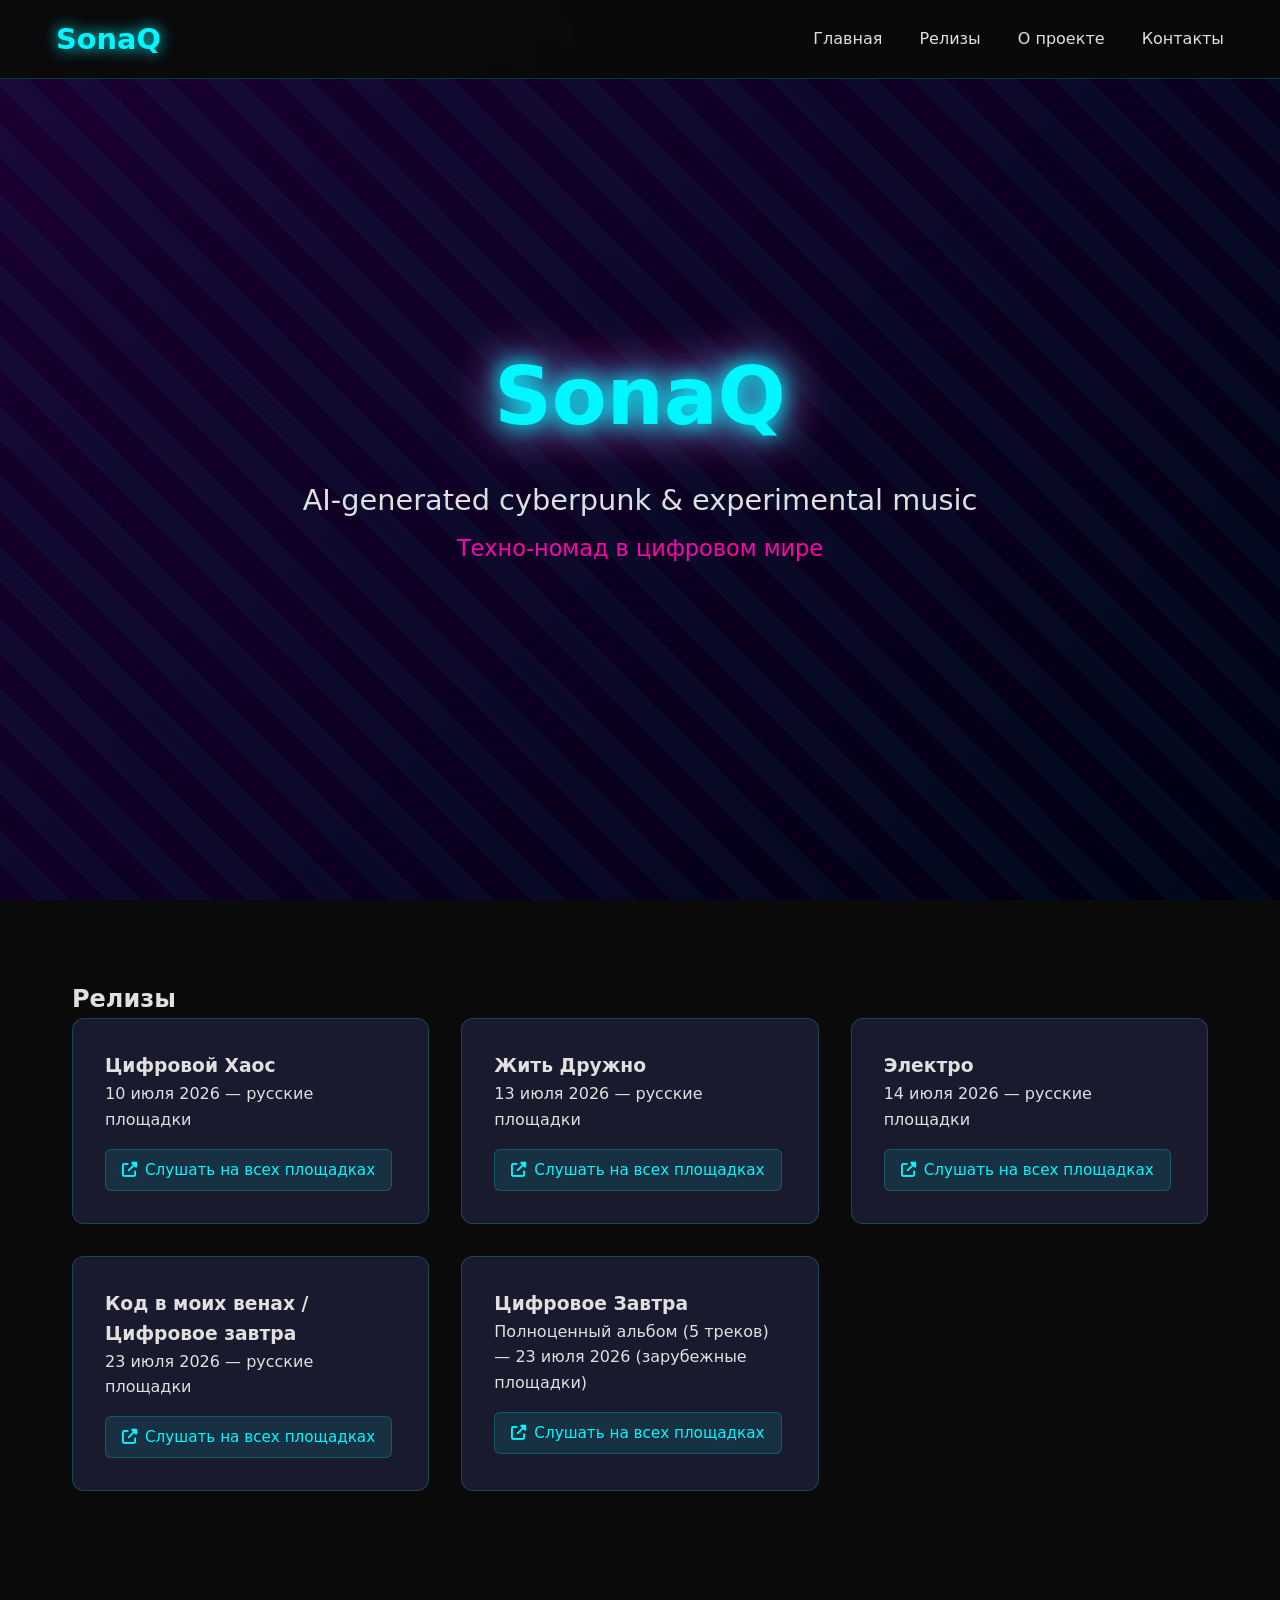
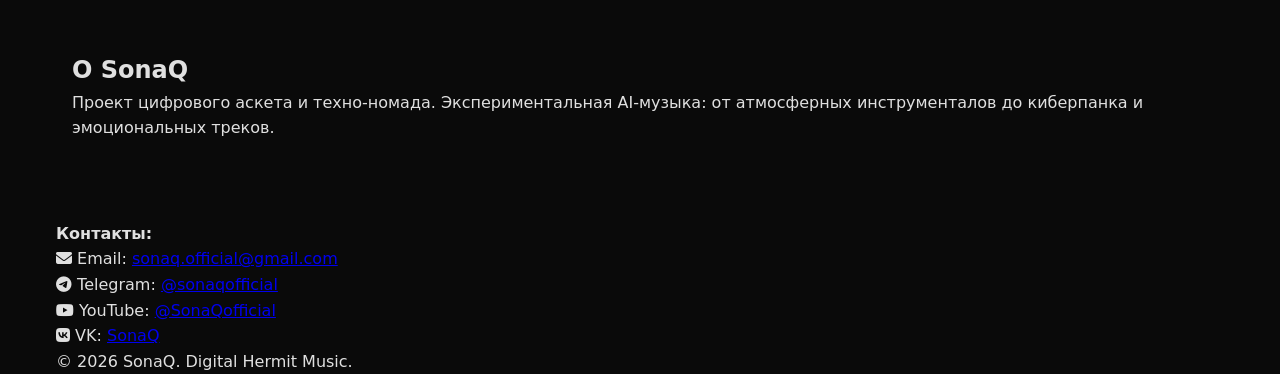
==== index.html @ 1e415344 "Update release links in index.html" ====
<!DOCTYPE html>
<html lang="ru">
<head>
    <meta charset="UTF-8">
    <meta name="viewport" content="width=device-width,initial-scale=1.0">
    <meta name="description" content="SonaQ — AI-generated cyberpunk и experimental music. Техно-номад в цифровом мире. Релизы: Жить Дружно, Цифровой Хаос и альбом Цифровое Завтра.">
    <meta name="keywords" content="SonaQ, AI music, cyberpunk music, experimental electronic, цифровое завтра, техно-номад">
    <meta name="author" content="SonaQ">
    <meta property="og:title" content="SonaQ | Цифровое Завтра">
    <meta property="og:description" content="AI-generated cyberpunk & experimental music">
    <meta property="og:type" content="website">
    <meta property="og:url" content="https://sonaq.studio/">
    <meta property="og:image" content="https://sonaq.studio/og-image.jpg">
    <title>SonaQ | Цифровое Завтра</title>
    <link rel="stylesheet" href="css/style.css">
    <link rel="icon" href="favicon.png" type="image/png" sizes="512x512">
    <link rel="apple-touch-icon" href="favicon.png" sizes="180x180">
    <link rel="stylesheet" href="https://cdnjs.cloudflare.com/ajax/libs/font-awesome/6.5.1/css/all.min.css">
</head>
<body>
    <nav>
        <div class="nav-container">
            <h2 class="logo">SonaQ</h2>
            <div class="nav-links">
                <a href="#home">Главная</a>
                <a href="#releases">Релизы</a>
                <a href="#about">О проекте</a>
                <a href="#contact">Контакты</a>
            </div>
        </div>
    </nav>

    <section id="home" class="hero">
        <div class="hero-content">
            <h1 class="neon-title">SonaQ</h1>
            <p class="tagline">AI-generated cyberpunk & experimental music</p>
            <p class="status">Техно-номад в цифровом мире</p>
        </div>
    </section>

    <section id="releases" class="section">
        <div class="container">
            <h2>Релизы</h2>
            <div class="releases-grid">
                <div class="release-card">
                    <h3>Цифровой Хаос</h3>
                    <p>10 июля 2026 — русские площадки</p>
                    <a href="https://zvonko.link/27255A1" target="_blank" class="smart-link">
                      <i class="fas fa-external-link-alt"></i> Слушать на всех площадках
                    </a>
                </div>
                <div class="release-card">
                    <h3>Жить Дружно</h3>
                    <p>13 июля 2026 — русские площадки</p>
                    <a href="#" target="_blank" class="smart-link">
                      <i class="fas fa-external-link-alt"></i> Слушать на всех площадках
                    </a>
                </div>
                <div class="release-card">
                    <h3>Электро</h3>
                    <p>14 июля 2026 — русские площадки</p>
                    <a href="#" target="_blank" class="smart-link">
                      <i class="fas fa-external-link-alt"></i> Слушать на всех площадках
                    </a>
                </div>
                <div class="release-card">
                    <h3>Код в моих венах / Цифровое завтра</h3>
                    <p>23 июля 2026 — русские площадки</p>
                    <a href="#" target="_blank" class="smart-link">
                      <i class="fas fa-external-link-alt"></i> Слушать на всех площадках
                    </a>
                </div>
                <div class="release-card">
                    <h3>Цифровое Завтра</h3>
                    <p>Полноценный альбом (5 треков) — 23 июля 2026 (зарубежные площадки)</p>
                    <a href="#" target="_blank" class="smart-link">
                      <i class="fas fa-external-link-alt"></i> Слушать на всех площадках
                    </a>
                </div>
            </div>
        </div>
    </section>

    <section id="about" class="section">
        <div class="container">
            <h2>О SonaQ</h2>
            <p>Проект цифрового аскета и техно-номада. Экспериментальная AI-музыка: от атмосферных инструменталов до киберпанка и эмоциональных треков.</p>
        </div>
    </section>

    <footer id="contact">
    <div class="container">
        <p><strong>Контакты:</strong></p>
        
        <p>
            <i class="fas fa-envelope"></i> 
            Email: <a href="mailto:sonaq.official@gmail.com">sonaq.official@gmail.com</a>
        </p>
        
        <p>
            <i class="fab fa-telegram"></i> 
            Telegram: <a href="https://t.me/sonaqofficial" target="_blank">@sonaqofficial</a>
        </p>
        
        <p>
            <i class="fab fa-youtube"></i> 
            YouTube: <a href="https://youtube.com/@SonaQofficial" target="_blank">@SonaQofficial</a>
        </p>
        
        <p>
            <i class="fab fa-vk"></i> 
            VK: <a href="#" target="_blank">SonaQ</a>
        </p>
        
        <p>&copy; 2026 SonaQ. Digital Hermit Music.</p>
    </div>
</footer>
</body>
</html>
---- css/style.css ----
* { margin: 0; padding: 0; box-sizing: border-box; }

body {
    font-family: 'Segoe UI', system-ui, sans-serif;
    background: #0a0a0a;
    color: #e0e0e0;
    line-height: 1.6;
}

nav {
    position: fixed;
    top: 0;
    width: 100%;
    background: rgba(10, 10, 10, 0.95);
    backdrop-filter: blur(10px);
    z-index: 100;
    border-bottom: 1px solid #00f7ff33;
}

.nav-container {
    max-width: 1200px;
    margin: 0 auto;
    padding: 1rem;
    display: flex;
    justify-content: space-between;
    align-items: center;
}

.logo {
    color: #00f7ff;
    text-shadow: 0 0 15px #00f7ff;
    font-size: 1.8rem;
}

.nav-links a {
    color: #e0e0e0;
    margin-left: 2rem;
    text-decoration: none;
    transition: color 0.3s;
}

.nav-links a:hover {
    color: #00f7ff;
    text-shadow: 0 0 8px #00f7ff;
}

.hero {
    height: 100vh;
    display: flex;
    align-items: center;
    justify-content: center;
    text-align: center;
    background: linear-gradient(135deg, #1a0033, #000011);
    position: relative;
    overflow: hidden;
}

.hero::before {
    content: '';
    position: absolute;
    inset: 0;
    background: repeating-linear-gradient(45deg, transparent, transparent 25px, rgba(0, 247, 255, 0.04) 25px, rgba(0, 247, 255, 0.04) 50px);
    animation: matrix 25s linear infinite;
}

.neon-title {
    font-size: 5rem;
    color: #00f7ff;
    text-shadow: 0 0 20px #00f7ff, 0 0 40px #00f7ff, 0 0 60px #ff00aa;
    margin-bottom: 1rem;
}

.tagline { font-size: 1.8rem; margin-bottom: 0.5rem; }
.status { color: #ff00aa; font-size: 1.4rem; }

.section {
    padding: 5rem 1rem;
    max-width: 1200px;
    margin: 0 auto;
}

.container { max-width: 1200px; margin: 0 auto; padding: 0 1rem; }

.releases-grid {
    display: grid;
    grid-template-columns: repeat(auto-fit, minmax(320px, 1fr));
    gap: 2rem;
}

.release-card {
    background: #1a1a2e;
    padding: 2rem;
    border-radius: 12px;
    border: 1px solid #00f7ff33;
    transition: transform 0.3s, box-shadow 0.3s;
}

.release-card:hover {
    transform: translateY(-8px);
    box-shadow: 0 0 25px rgba(0, 247, 255, 0.25);
}

.embed-container {
    margin-top: 1rem;
    border-radius: 8px;
    overflow: hidden;
}

/* Responsive */
@media (max-width: 768px) {
    .neon-title { font-size: 3.2rem; }
    .nav-links { flex-direction: column; gap: 1rem; }
}

.smart-link {
    display: inline-flex;
    align-items: center;
    gap: 8px;
    margin-top: 1rem;
    padding: 8px 16px;
    background: rgba(0, 247, 255, 0.1);
    color: #00f7ff;
    text-decoration: none;
    border-radius: 6px;
    border: 1px solid #00f7ff33;
    transition: all 0.3s;
    font-size: 0.95rem;
}

.smart-link:hover {
    background: rgba(0, 247, 255, 0.2);
    border-color: #00f7ff;
    transform: translateY(-2px);
    box-shadow: 0 0 15px rgba(0, 247, 255, 0.3);
}
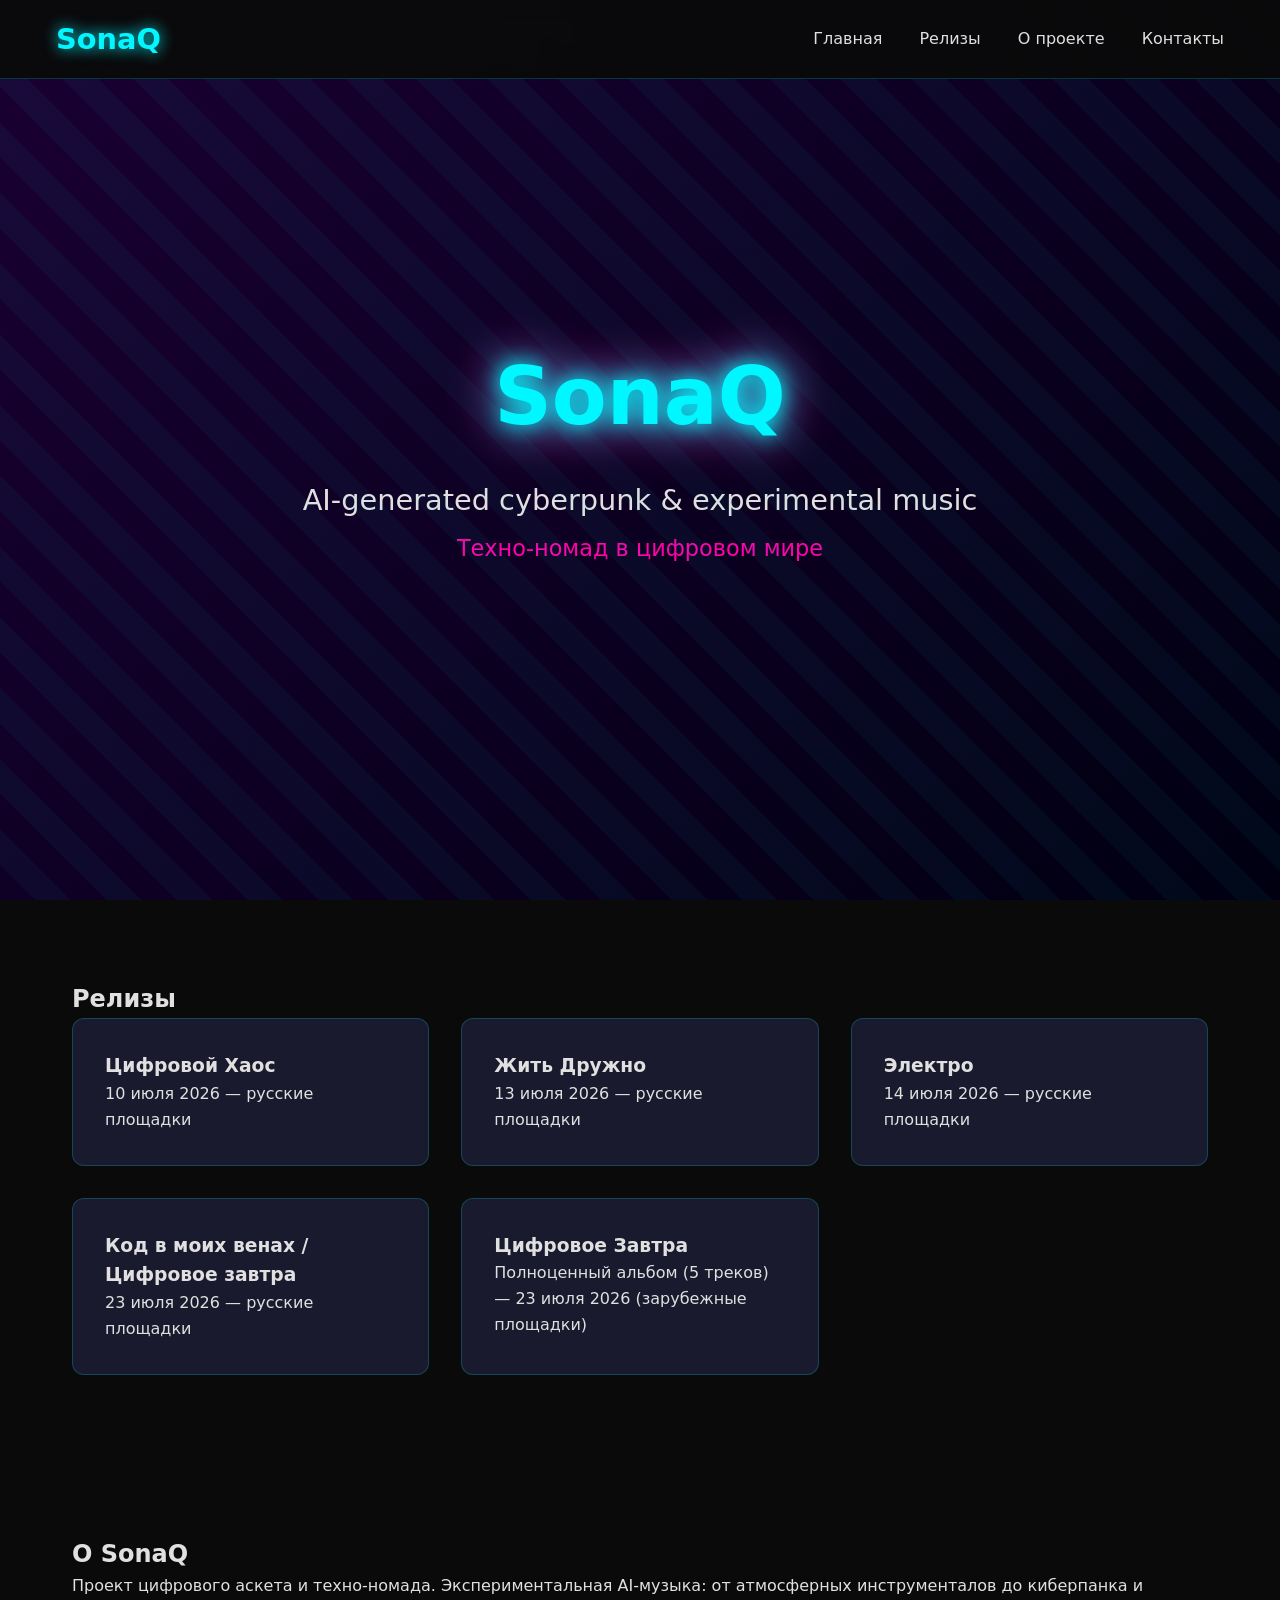
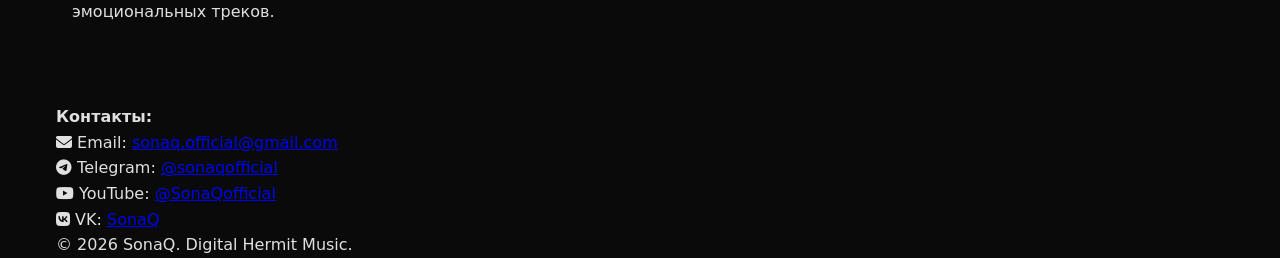
==== commit d2def549: "Реструктуризация: отдельные страницы релизов" ====
--- a/index.html
+++ b/index.html
@@ -42,41 +42,26 @@
         <div class="container">
             <h2>Релизы</h2>
             <div class="releases-grid">
-                <div class="release-card">
+                <a href="releases/cifrovoy-haos.html" class="release-card">
                     <h3>Цифровой Хаос</h3>
                     <p>10 июля 2026 — русские площадки</p>
-                    <a href="https://zvonko.link/27255A1" target="_blank" class="smart-link">
-                      <i class="fas fa-external-link-alt"></i> Слушать на всех площадках
-                    </a>
-                </div>
-                <div class="release-card">
+                </a>
+                <a href="releases/zhit-druzhno.html" class="release-card">
                     <h3>Жить Дружно</h3>
                     <p>13 июля 2026 — русские площадки</p>
-                    <a href="#" target="_blank" class="smart-link">
-                      <i class="fas fa-external-link-alt"></i> Слушать на всех площадках
-                    </a>
-                </div>
-                <div class="release-card">
+                </a>
+                <a href="releases/elektro.html" class="release-card">
                     <h3>Электро</h3>
                     <p>14 июля 2026 — русские площадки</p>
-                    <a href="#" target="_blank" class="smart-link">
-                      <i class="fas fa-external-link-alt"></i> Слушать на всех площадках
-                    </a>
-                </div>
-                <div class="release-card">
+                </a>
+                <a href="releases/kod-v-moih-venah.html" class="release-card">
                     <h3>Код в моих венах / Цифровое завтра</h3>
                     <p>23 июля 2026 — русские площадки</p>
-                    <a href="#" target="_blank" class="smart-link">
-                      <i class="fas fa-external-link-alt"></i> Слушать на всех площадках
-                    </a>
-                </div>
-                <div class="release-card">
+                </a>
+                <a href="releases/cifrovoe-zavtra.html" class="release-card">
                     <h3>Цифровое Завтра</h3>
                     <p>Полноценный альбом (5 треков) — 23 июля 2026 (зарубежные площадки)</p>
-                    <a href="#" target="_blank" class="smart-link">
-                      <i class="fas fa-external-link-alt"></i> Слушать на всех площадках
-                    </a>
-                </div>
+                </a>
             </div>
         </div>
     </section>
--- a/css/style.css
+++ b/css/style.css
@@ -88,6 +88,9 @@
 }
 
 .release-card {
+    display: block;
+    text-decoration: none;
+    color: inherit;
     background: #1a1a2e;
     padding: 2rem;
     border-radius: 12px;
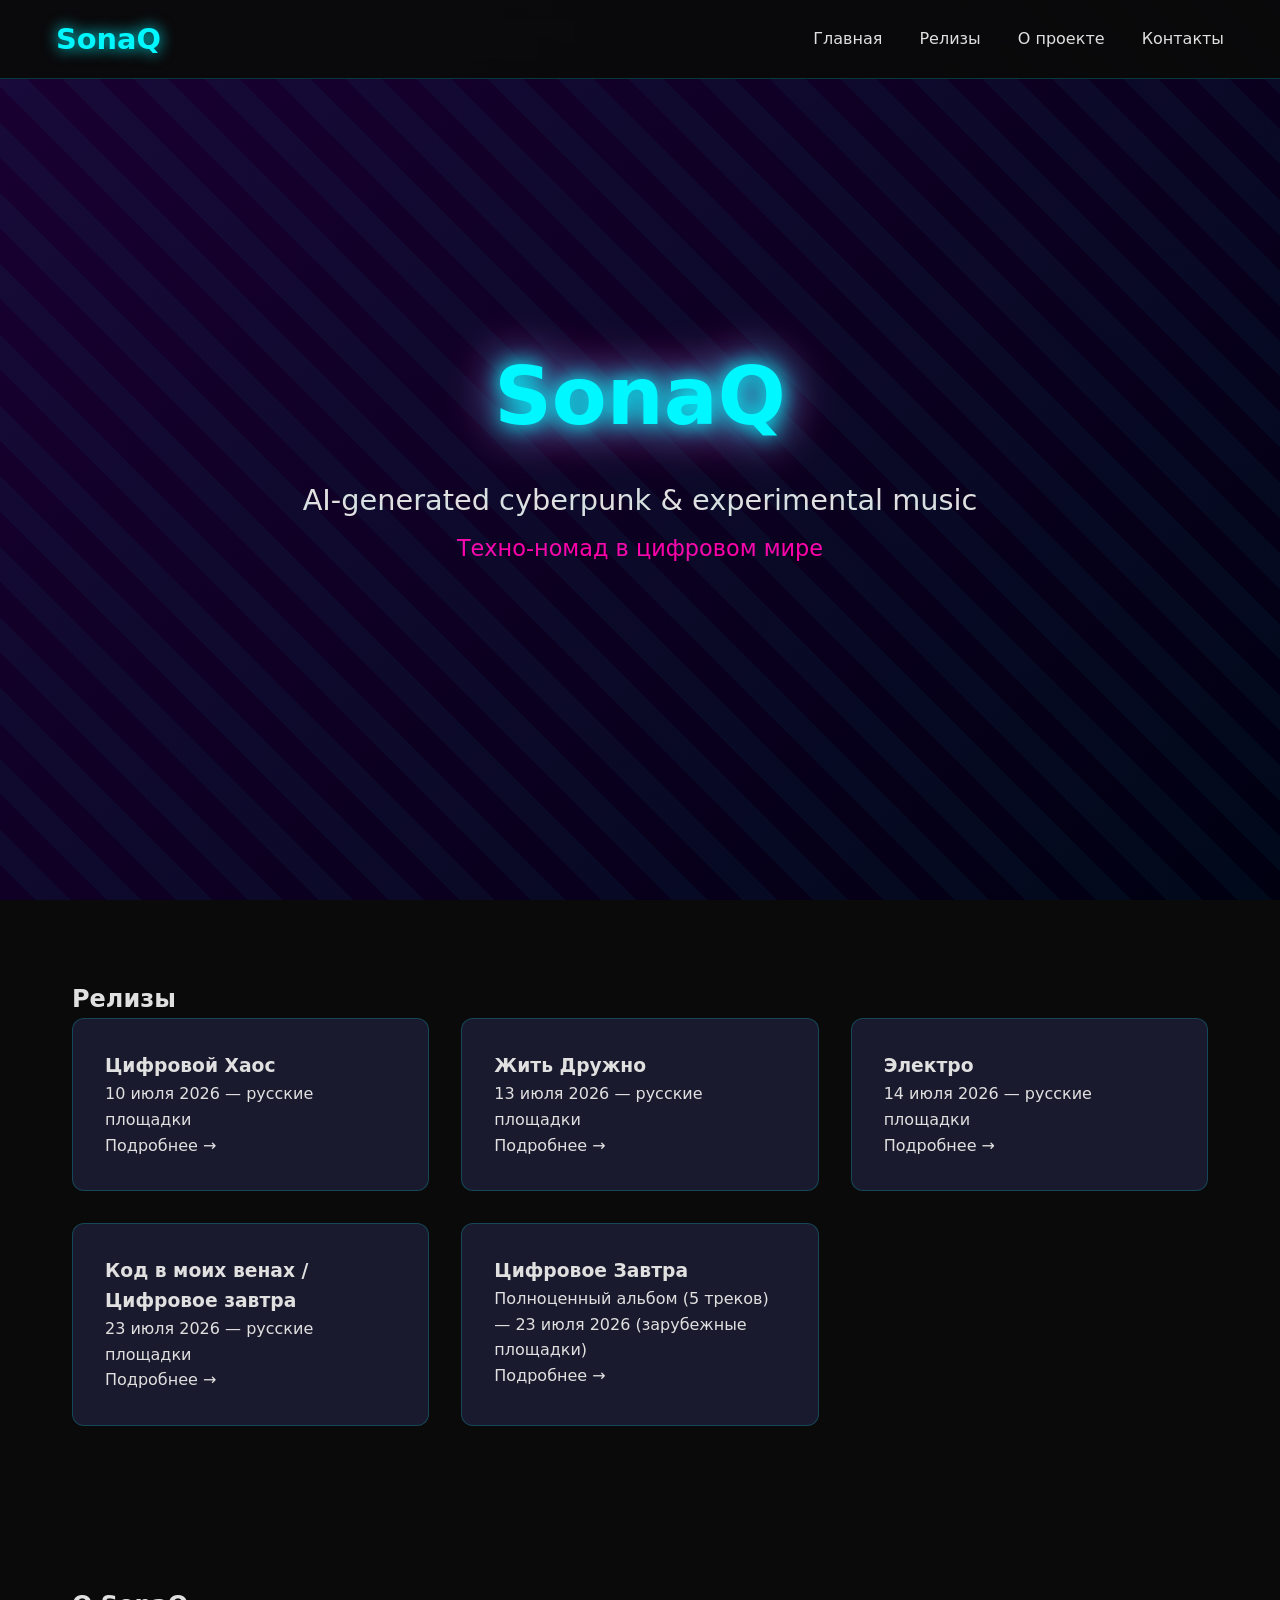
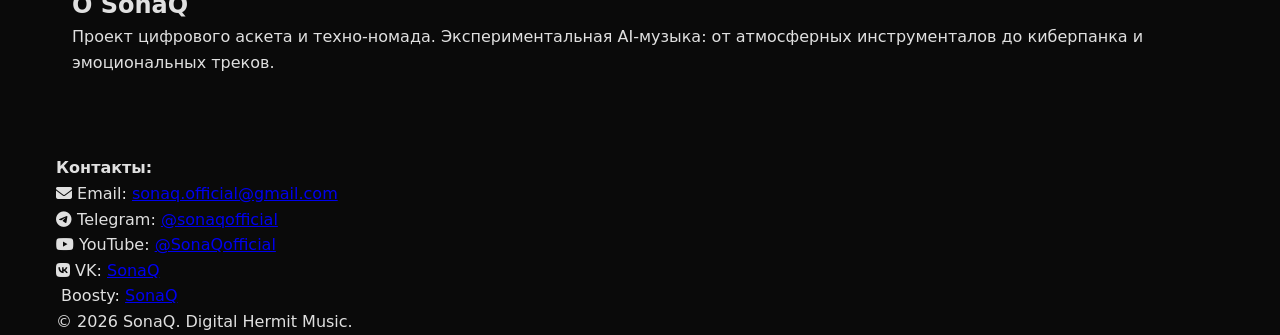
==== commit 7c1b4085: "Fix VK icon class in index.html" ====
--- a/index.html
+++ b/index.html
@@ -45,22 +45,27 @@
                 <a href="releases/cifrovoy-haos.html" class="release-card">
                     <h3>Цифровой Хаос</h3>
                     <p>10 июля 2026 — русские площадки</p>
+                    <span class="release-more">Подробнее →</span>
                 </a>
                 <a href="releases/zhit-druzhno.html" class="release-card">
                     <h3>Жить Дружно</h3>
                     <p>13 июля 2026 — русские площадки</p>
+                    <span class="release-more">Подробнее →</span>
                 </a>
                 <a href="releases/elektro.html" class="release-card">
                     <h3>Электро</h3>
                     <p>14 июля 2026 — русские площадки</p>
+                    <span class="release-more">Подробнее →</span>
                 </a>
                 <a href="releases/kod-v-moih-venah.html" class="release-card">
                     <h3>Код в моих венах / Цифровое завтра</h3>
                     <p>23 июля 2026 — русские площадки</p>
+                    <span class="release-more">Подробнее →</span>
                 </a>
                 <a href="releases/cifrovoe-zavtra.html" class="release-card">
                     <h3>Цифровое Завтра</h3>
                     <p>Полноценный альбом (5 треков) — 23 июля 2026 (зарубежные площадки)</p>
+                    <span class="release-more">Подробнее →</span>
                 </a>
             </div>
         </div>
@@ -94,7 +99,12 @@
         
         <p>
             <i class="fab fa-vk"></i> 
-            VK: <a href="#" target="_blank">SonaQ</a>
+            VK: <a href="https://vk.com/sonaq.official" target="_blank">SonaQ</a>
+        </p>
+
+        <p>
+            <i class="fab fa-boosty"></i> 
+            Boosty: <a href="https://boosty.to/sonaq" target="_blank">SonaQ</a>
         </p>
         
         <p>&copy; 2026 SonaQ. Digital Hermit Music.</p>
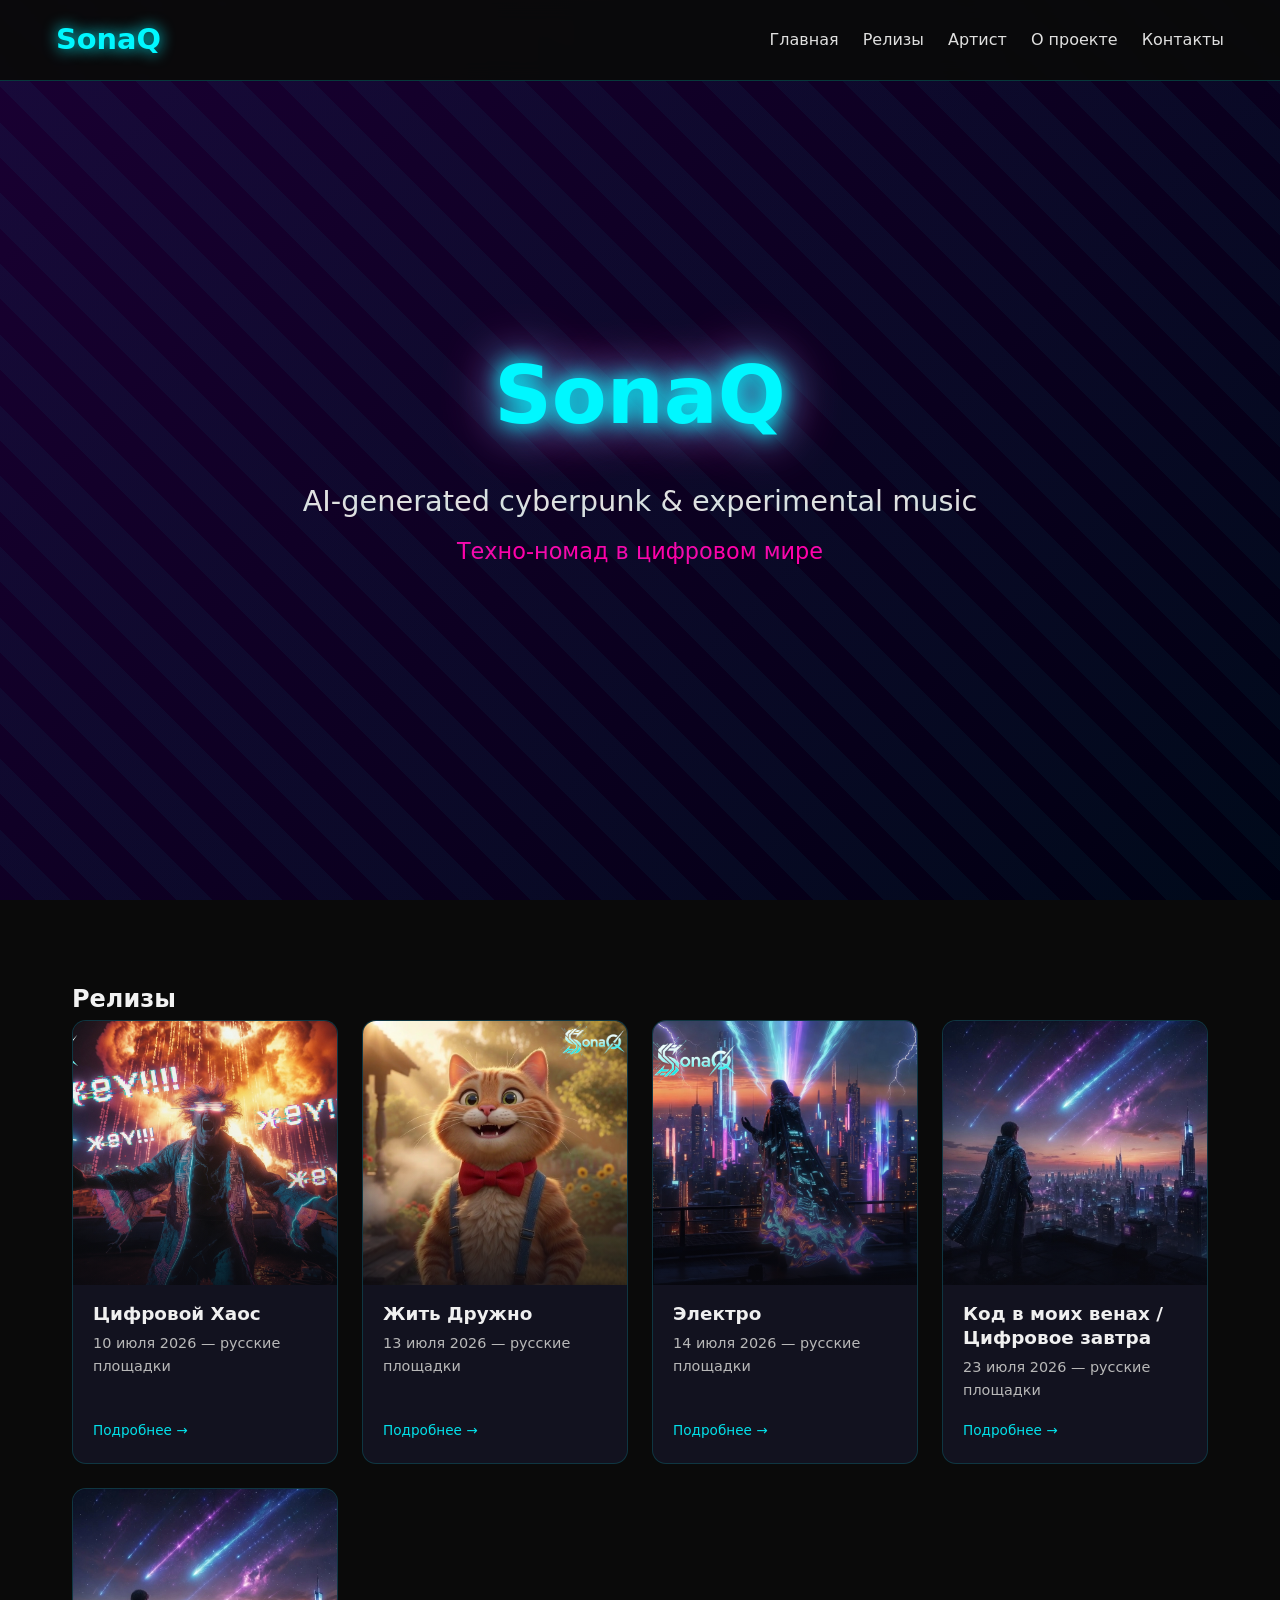
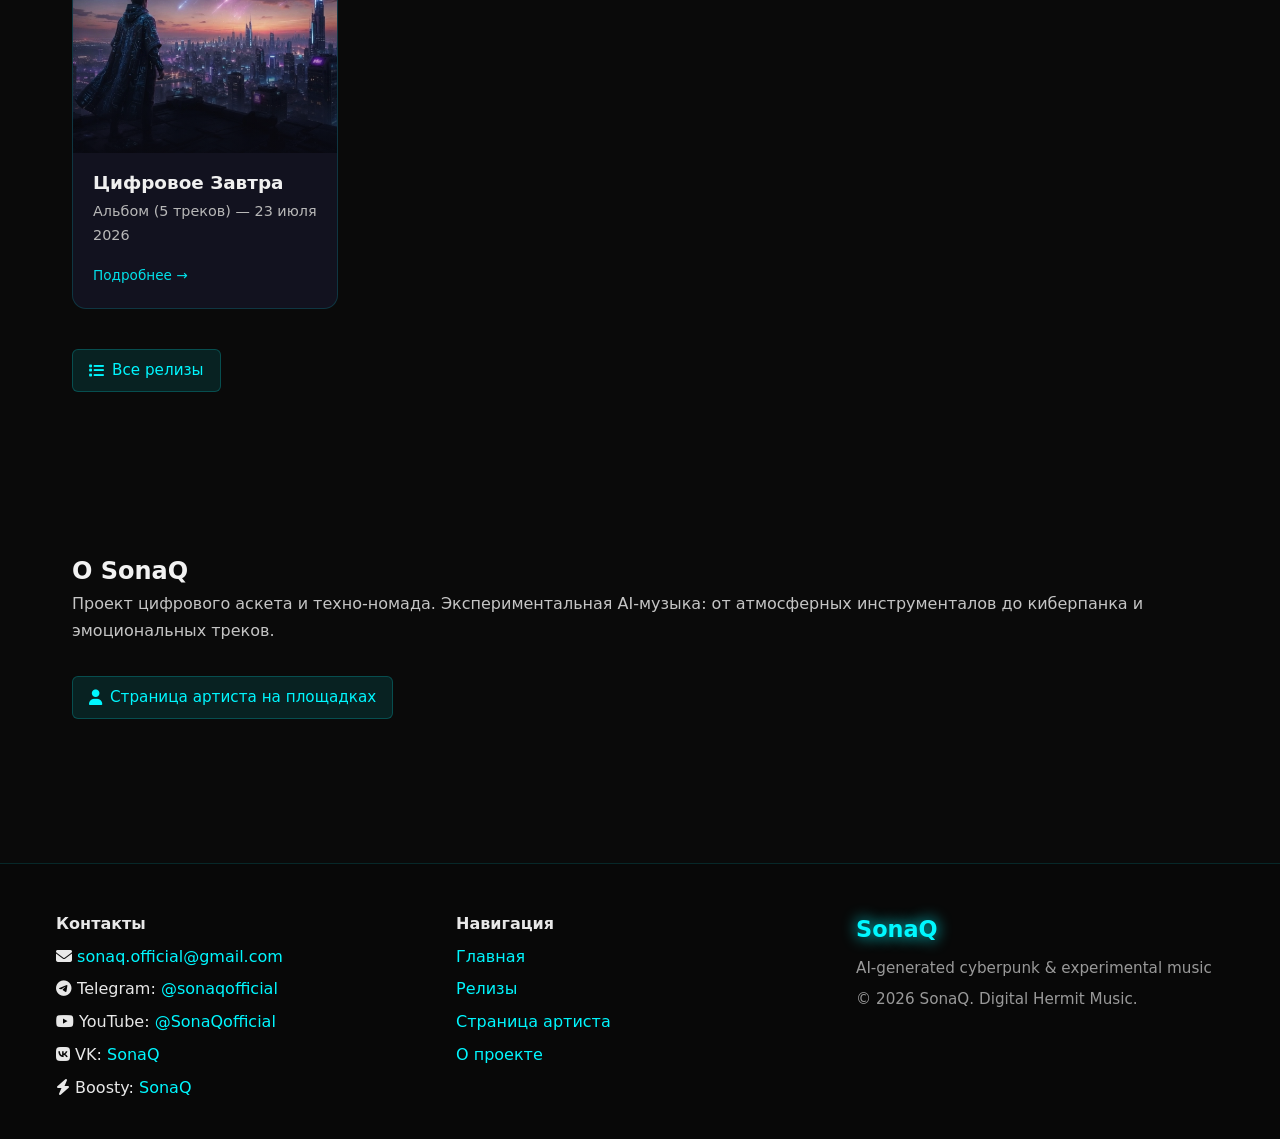
==== commit 6538aced: "Enable Yandex Metrika counter 110894233 site-wide via site.js." ====
--- a/index.html
+++ b/index.html
@@ -11,24 +11,15 @@
     <meta property="og:type" content="website">
     <meta property="og:url" content="https://sonaq.studio/">
     <meta property="og:image" content="https://sonaq.studio/og-image.jpg">
+    <meta name="twitter:card" content="summary_large_image">
     <title>SonaQ | Цифровое Завтра</title>
-    <link rel="stylesheet" href="css/style.css">
+    <link rel="stylesheet" href="css/style.css?v=20260720">
     <link rel="icon" href="favicon.png" type="image/png" sizes="512x512">
     <link rel="apple-touch-icon" href="favicon.png" sizes="180x180">
     <link rel="stylesheet" href="https://cdnjs.cloudflare.com/ajax/libs/font-awesome/6.5.1/css/all.min.css">
 </head>
 <body>
-    <nav>
-        <div class="nav-container">
-            <h2 class="logo">SonaQ</h2>
-            <div class="nav-links">
-                <a href="#home">Главная</a>
-                <a href="#releases">Релизы</a>
-                <a href="#about">О проекте</a>
-                <a href="#contact">Контакты</a>
-            </div>
-        </div>
-    </nav>
+    <div id="site-header"></div>
 
     <section id="home" class="hero">
         <div class="hero-content">
@@ -43,72 +34,73 @@
             <h2>Релизы</h2>
             <div class="releases-grid">
                 <a href="releases/cifrovoy-haos.html" class="release-card">
-                    <h3>Цифровой Хаос</h3>
-                    <p>10 июля 2026 — русские площадки</p>
-                    <span class="release-more">Подробнее →</span>
+                    <div class="release-card-cover">
+                        <img src="images/releases/cifrovoy-haos.jpg" alt="Цифровой Хаос" loading="lazy">
+                    </div>
+                    <div class="release-card-body">
+                        <h3>Цифровой Хаос</h3>
+                        <p>10 июля 2026 — русские площадки</p>
+                        <span class="release-more">Подробнее →</span>
+                    </div>
                 </a>
                 <a href="releases/zhit-druzhno.html" class="release-card">
-                    <h3>Жить Дружно</h3>
-                    <p>13 июля 2026 — русские площадки</p>
-                    <span class="release-more">Подробнее →</span>
+                    <div class="release-card-cover">
+                        <img src="images/releases/zhit-druzhno.jpg" alt="Жить Дружно" loading="lazy">
+                    </div>
+                    <div class="release-card-body">
+                        <h3>Жить Дружно</h3>
+                        <p>13 июля 2026 — русские площадки</p>
+                        <span class="release-more">Подробнее →</span>
+                    </div>
                 </a>
                 <a href="releases/elektro.html" class="release-card">
-                    <h3>Электро</h3>
-                    <p>14 июля 2026 — русские площадки</p>
-                    <span class="release-more">Подробнее →</span>
+                    <div class="release-card-cover">
+                        <img src="images/releases/elektro.jpg" alt="Электро" loading="lazy">
+                    </div>
+                    <div class="release-card-body">
+                        <h3>Электро</h3>
+                        <p>14 июля 2026 — русские площадки</p>
+                        <span class="release-more">Подробнее →</span>
+                    </div>
                 </a>
                 <a href="releases/kod-v-moih-venah.html" class="release-card">
-                    <h3>Код в моих венах / Цифровое завтра</h3>
-                    <p>23 июля 2026 — русские площадки</p>
-                    <span class="release-more">Подробнее →</span>
+                    <div class="release-card-cover">
+                        <img src="images/releases/kod-v-moih-venah.jpg" alt="Код в моих венах" loading="lazy">
+                    </div>
+                    <div class="release-card-body">
+                        <h3>Код в моих венах / Цифровое завтра</h3>
+                        <p>23 июля 2026 — русские площадки</p>
+                        <span class="release-more">Подробнее →</span>
+                    </div>
                 </a>
                 <a href="releases/cifrovoe-zavtra.html" class="release-card">
-                    <h3>Цифровое Завтра</h3>
-                    <p>Полноценный альбом (5 треков) — 23 июля 2026 (зарубежные площадки)</p>
-                    <span class="release-more">Подробнее →</span>
+                    <div class="release-card-cover">
+                        <img src="images/releases/kod-v-moih-venah.jpg" alt="Цифровое Завтра" loading="lazy" onerror="this.src='og-image.jpg'">
+                    </div>
+                    <div class="release-card-body">
+                        <h3>Цифровое Завтра</h3>
+                        <p>Альбом (5 треков) — 23 июля 2026</p>
+                        <span class="release-more">Подробнее →</span>
+                    </div>
                 </a>
             </div>
+            <p style="margin-top:1.5rem;">
+                <a href="releases/" class="smart-link"><i class="fas fa-list"></i> Все релизы</a>
+            </p>
         </div>
     </section>
 
     <section id="about" class="section">
         <div class="container">
             <h2>О SonaQ</h2>
-            <p>Проект цифрового аскета и техно-номада. Экспериментальная AI-музыка: от атмосферных инструменталов до киберпанка и эмоциональных треков.</p>
+            <p class="muted">Проект цифрового аскета и техно-номада. Экспериментальная AI-музыка: от атмосферных инструменталов до киберпанка и эмоциональных треков.</p>
+            <p style="margin-top:1rem;">
+                <a href="artist/" class="smart-link"><i class="fas fa-user"></i> Страница артиста на площадках</a>
+            </p>
         </div>
     </section>
 
-    <footer id="contact">
-    <div class="container">
-        <p><strong>Контакты:</strong></p>
-        
-        <p>
-            <i class="fas fa-envelope"></i> 
-            Email: <a href="mailto:sonaq.official@gmail.com">sonaq.official@gmail.com</a>
-        </p>
-        
-        <p>
-            <i class="fab fa-telegram"></i> 
-            Telegram: <a href="https://t.me/sonaqofficial" target="_blank">@sonaqofficial</a>
-        </p>
-        
-        <p>
-            <i class="fab fa-youtube"></i> 
-            YouTube: <a href="https://youtube.com/@SonaQofficial" target="_blank">@SonaQofficial</a>
-        </p>
-        
-        <p>
-            <i class="fab fa-vk"></i> 
-            VK: <a href="https://vk.com/sonaq.official" target="_blank">SonaQ</a>
-        </p>
-
-        <p>
-            <i class="fab fa-boosty"></i> 
-            Boosty: <a href="https://boosty.to/sonaq" target="_blank">SonaQ</a>
-        </p>
-        
-        <p>&copy; 2026 SonaQ. Digital Hermit Music.</p>
-    </div>
-</footer>
+    <div id="site-footer"></div>
+    <script src="js/site.js?v=20260722"></script>
 </body>
 </html>
--- a/css/style.css
+++ b/css/style.css
@@ -3,8 +3,15 @@
 body {
     font-family: 'Segoe UI', system-ui, sans-serif;
     background: #0a0a0a;
-    color: #e0e0e0;
-    line-height: 1.6;
+    color: #e8e8e8;
+    line-height: 1.65;
+}
+
+/* Accessibility: clearer secondary text */
+.description,
+.muted,
+.footer-copy {
+    color: #c5c5c5;
 }
 
 nav {
@@ -30,18 +37,123 @@
     color: #00f7ff;
     text-shadow: 0 0 15px #00f7ff;
     font-size: 1.8rem;
+    text-decoration: none;
+    font-weight: 700;
+}
+
+.nav-links {
+    display: flex;
+    align-items: center;
+    flex-wrap: wrap;
+    gap: 0.25rem 0;
 }
 
 .nav-links a {
     color: #e0e0e0;
-    margin-left: 2rem;
+    margin-left: 1.5rem;
     text-decoration: none;
     transition: color 0.3s;
 }
 
-.nav-links a:hover {
+.nav-links a:hover,
+.nav-links a.is-active {
     color: #00f7ff;
     text-shadow: 0 0 8px #00f7ff;
+}
+
+.nav-toggle {
+    display: none;
+    flex-direction: column;
+    gap: 5px;
+    background: none;
+    border: none;
+    cursor: pointer;
+    padding: 6px;
+}
+
+.nav-toggle span {
+    display: block;
+    width: 22px;
+    height: 2px;
+    background: #00f7ff;
+}
+
+/* Отступ контента под фиксированную шапку (кроме полноэкранного hero) */
+.page-content,
+.release-page,
+.artist-page {
+    padding-top: 5.5rem;
+}
+
+/* Footer */
+.site-footer {
+    margin-top: 4rem;
+    padding: 2.5rem 1rem 2rem;
+    border-top: 1px solid #00f7ff22;
+    background: #080808;
+}
+
+.footer-grid {
+    display: grid;
+    grid-template-columns: repeat(auto-fit, minmax(220px, 1fr));
+    gap: 2rem;
+}
+
+.footer-block p {
+    margin: 0.4rem 0;
+}
+
+.footer-block a {
+    color: #00f7ff;
+    text-decoration: none;
+}
+
+.footer-block a:hover {
+    text-decoration: underline;
+}
+
+.footer-logo {
+    font-size: 1.4rem;
+    margin-bottom: 0.5rem !important;
+}
+
+.footer-copy {
+    color: #999;
+    font-size: 0.95rem;
+}
+
+/* Artist page */
+.artist-links {
+    display: grid;
+    grid-template-columns: repeat(auto-fit, minmax(180px, 1fr));
+    gap: 1rem;
+    margin-top: 1.5rem;
+}
+
+.artist-link-card {
+    display: flex;
+    align-items: center;
+    gap: 12px;
+    padding: 1.1rem 1.25rem;
+    background: #1a1a2e;
+    border: 1px solid #00f7ff33;
+    border-radius: 12px;
+    color: #e0e0e0;
+    text-decoration: none;
+    transition: all 0.25s;
+}
+
+.artist-link-card:hover {
+    border-color: #00f7ff;
+    color: #00f7ff;
+    transform: translateY(-3px);
+    box-shadow: 0 0 18px rgba(0, 247, 255, 0.2);
+}
+
+.artist-link-card i {
+    font-size: 1.4rem;
+    width: 1.5rem;
+    text-align: center;
 }
 
 .hero {
@@ -61,6 +173,23 @@
     inset: 0;
     background: repeating-linear-gradient(45deg, transparent, transparent 25px, rgba(0, 247, 255, 0.04) 25px, rgba(0, 247, 255, 0.04) 50px);
     animation: matrix 25s linear infinite;
+    pointer-events: none;
+}
+
+@media (max-width: 768px) {
+    .hero::before {
+        animation-duration: 60s;
+        opacity: 0.55;
+    }
+}
+
+@media (prefers-reduced-motion: reduce) {
+    .hero::before {
+        animation: none;
+    }
+    .release-card:hover {
+        transform: none;
+    }
 }
 
 .neon-title {
@@ -83,24 +212,192 @@
 
 .releases-grid {
     display: grid;
-    grid-template-columns: repeat(auto-fit, minmax(320px, 1fr));
-    gap: 2rem;
+    grid-template-columns: repeat(auto-fit, minmax(260px, 1fr));
+    gap: 1.5rem;
 }
 
 .release-card {
+    display: flex;
+    flex-direction: column;
+    text-decoration: none;
+    color: inherit;
+    background: #12121f;
+    padding: 0;
+    border-radius: 14px;
+    border: 1px solid #00f7ff28;
+    overflow: hidden;
+    transition: transform 0.3s, box-shadow 0.3s, border-color 0.3s;
+}
+
+.release-card:hover {
+    transform: translateY(-6px);
+    box-shadow: 0 12px 32px rgba(0, 247, 255, 0.18);
+    border-color: #00f7ff66;
+}
+
+.release-card-cover {
+    position: relative;
+    aspect-ratio: 1 / 1;
+    overflow: hidden;
+    background: #0a0a12;
+}
+
+.release-card-cover img {
+    width: 100%;
+    height: 100%;
+    object-fit: cover;
     display: block;
-    text-decoration: none;
-    color: inherit;
+    transition: transform 0.45s ease;
+}
+
+.release-card:hover .release-card-cover img {
+    transform: scale(1.06);
+}
+
+.release-card-cover::after {
+    content: "";
+    position: absolute;
+    inset: 0;
+    background: linear-gradient(to top, rgba(10, 10, 18, 0.75) 0%, transparent 45%);
+    pointer-events: none;
+}
+
+.release-card-body {
+    padding: 1.1rem 1.25rem 1.35rem;
+    display: flex;
+    flex-direction: column;
+    gap: 0.35rem;
+    flex: 1;
+}
+
+.release-card-body h3 {
+    font-size: 1.15rem;
+    color: #f0f0f0;
+    line-height: 1.3;
+}
+
+.release-card-body p {
+    color: #b8b8b8;
+    font-size: 0.9rem;
+    margin: 0;
+}
+
+.release-more {
+    display: inline-block;
+    margin-top: auto;
+    padding-top: 0.65rem;
+    font-size: 0.85rem;
+    color: #00f7ff;
+    opacity: 0.9;
+}
+
+/* Page 404 */
+.page-404 {
+    min-height: 70vh;
+    display: flex;
+    align-items: center;
+    justify-content: center;
+    text-align: center;
+    padding: 6rem 1rem 3rem;
+}
+
+.page-404 h1 {
+    font-size: clamp(3rem, 10vw, 5rem);
+    color: #00f7ff;
+    text-shadow: 0 0 24px #00f7ff;
+    margin-bottom: 0.5rem;
+}
+
+.page-404 p {
+    color: #c5c5c5;
+    margin-bottom: 1.5rem;
+}
+
+/* Artist hero strip */
+.artist-hero {
+    display: flex;
+    gap: 1.5rem;
+    align-items: center;
+    flex-wrap: wrap;
+    margin-bottom: 2rem;
+}
+
+.artist-avatar {
+    width: 120px;
+    height: 120px;
+    border-radius: 50%;
+    object-fit: cover;
+    border: 2px solid #00f7ff55;
+    box-shadow: 0 0 24px rgba(0, 247, 255, 0.25);
+}
+
+.artist-bio {
+    flex: 1;
+    min-width: 240px;
+    max-width: 640px;
+    color: #d0d0d0;
+}
+
+.section h2 {
+    color: #f2f2f2;
+}
+
+.tagline {
+    color: #e0e0e0;
+}
+
+/* Album tracklist */
+.tracklist {
+    list-style: none;
+    counter-reset: track;
+    margin: 0 0 1.5rem;
+    padding: 0;
     background: #1a1a2e;
-    padding: 2rem;
+    border: 1px solid #00f7ff22;
     border-radius: 12px;
-    border: 1px solid #00f7ff33;
-    transition: transform 0.3s, box-shadow 0.3s;
-}
-
-.release-card:hover {
-    transform: translateY(-8px);
-    box-shadow: 0 0 25px rgba(0, 247, 255, 0.25);
+    overflow: hidden;
+}
+
+.tracklist li {
+    counter-increment: track;
+    display: flex;
+    flex-wrap: wrap;
+    align-items: baseline;
+    gap: 0.5rem 1rem;
+    padding: 0.9rem 1.2rem;
+    border-bottom: 1px solid #00f7ff15;
+    color: #e8e8e8;
+}
+
+.tracklist li:last-child {
+    border-bottom: none;
+}
+
+.tracklist li::before {
+    content: counter(track);
+    color: #00f7ff;
+    font-weight: 700;
+    min-width: 1.5rem;
+    opacity: 0.9;
+}
+
+.tracklist li strong {
+    color: #f5f5f5;
+    font-weight: 600;
+}
+
+.track-meta {
+    font-size: 0.9rem;
+    color: #b0b0b0;
+}
+
+.track-meta a {
+    color: #00f7ff;
+    text-decoration: none;
+}
+
+.track-meta a:hover {
+    text-decoration: underline;
 }
 
 .embed-container {
@@ -112,7 +409,51 @@
 /* Responsive */
 @media (max-width: 768px) {
     .neon-title { font-size: 3.2rem; }
-    .nav-links { flex-direction: column; gap: 1rem; }
+
+    .nav-toggle { display: flex; }
+
+    .nav-links {
+        display: none;
+        position: absolute;
+        top: 100%;
+        left: 0;
+        right: 0;
+        flex-direction: column;
+        align-items: stretch;
+        gap: 0;
+        background: rgba(10, 10, 10, 0.98);
+        border-bottom: 1px solid #00f7ff33;
+        padding: 0.5rem 0 1rem;
+    }
+
+    .nav-links.is-open { display: flex; }
+
+    .nav-links a {
+        margin: 0;
+        padding: 0.75rem 1.25rem;
+    }
+
+    .nav-container { position: relative; }
+
+    .release-header {
+        flex-direction: column;
+        align-items: center;
+        text-align: center;
+    }
+
+    .cover {
+        max-width: 220px;
+    }
+
+    .release-info {
+        min-width: unset;
+        text-align: left;
+    }
+
+    .release-info h1 {
+        font-size: 1.8rem;
+        text-align: left;
+    }
 }
 
 .smart-link {
@@ -136,3 +477,146 @@
     transform: translateY(-2px);
     box-shadow: 0 0 15px rgba(0, 247, 255, 0.3);
 }
+
+/* === Release Pages === */
+.release-page {
+    max-width: 900px;
+    margin: 0 auto;
+    padding: 2rem 1rem;
+}
+
+.release-header {
+    display: flex;
+    gap: 2rem;
+    margin-bottom: 2.5rem;
+    align-items: flex-start;
+    flex-wrap: wrap;
+}
+
+.cover {
+    width: 100%;
+    max-width: 180px;
+    height: auto;
+    aspect-ratio: 1 / 1;
+    border-radius: 10px;
+    border: 1px solid #00f7ff33;
+    object-fit: cover;
+    flex-shrink: 0;
+    box-shadow: 0 4px 20px rgba(0, 0, 0, 0.4);
+}
+
+.release-info {
+    flex: 1;
+    min-width: 260px;
+}
+
+.release-info h1 {
+    font-size: 1.9rem;
+    color: #00f7ff;
+    margin-bottom: 0.25rem;
+    line-height: 1.15;
+}
+
+.description {
+    margin-top: 0.5rem;
+    color: #c0c0c0;
+    font-size: 0.95rem;
+    line-height: 1.55;
+}
+
+.release-date {
+    color: #ff00aa;
+    font-size: 1.1rem;
+    margin-bottom: 1rem;
+}
+
+.section-title {
+    color: #00f7ff;
+    margin: 2.5rem 0 1rem;
+    font-size: 1.4rem;
+}
+
+.lyrics {
+    background: #1a1a2e;
+    padding: 1.5rem;
+    border-radius: 10px;
+    white-space: pre-line;
+    line-height: 1.7;
+    border: 1px solid #00f7ff22;
+    font-family: monospace;
+}
+
+.platform-links {
+    display: grid;
+    grid-template-columns: repeat(auto-fit, minmax(220px, 1fr));
+    gap: 1rem;
+    margin-top: 1rem;
+}
+
+.platform-link {
+    display: flex;
+    align-items: center;
+    gap: 10px;
+    padding: 12px 18px;
+    background: #1a1a2e;
+    border: 1px solid #00f7ff33;
+    border-radius: 8px;
+    color: #e0e0e0;
+    text-decoration: none;
+    transition: all 0.2s;
+}
+
+.platform-link:hover {
+    border-color: #00f7ff;
+    color: #00f7ff;
+    transform: translateY(-2px);
+}
+
+.back-link {
+    display: inline-flex;
+    align-items: center;
+    gap: 8px;
+    margin-bottom: 2rem;
+    color: #00f7ff;
+    text-decoration: none;
+    font-size: 0.95rem;
+}
+
+.back-link:hover {
+    text-decoration: underline;
+}
+
+.other-releases {
+    margin-top: 4rem;
+    padding-top: 2rem;
+    border-top: 1px solid #00f7ff22;
+}
+
+.other-releases h3 {
+    color: #00f7ff;
+    margin-bottom: 1rem;
+    font-size: 1.1rem;
+}
+
+.other-releases-grid {
+    display: grid;
+    grid-template-columns: repeat(auto-fit, minmax(200px, 1fr));
+    gap: 1rem;
+}
+
+.other-release {
+    display: block;
+    padding: 1rem;
+    background: #1a1a2e;
+    border: 1px solid #00f7ff22;
+    border-radius: 8px;
+    color: #e0e0e0;
+    text-decoration: none;
+    font-size: 0.95rem;
+    transition: all 0.2s;
+}
+
+.other-release:hover {
+    border-color: #00f7ff;
+    color: #00f7ff;
+}
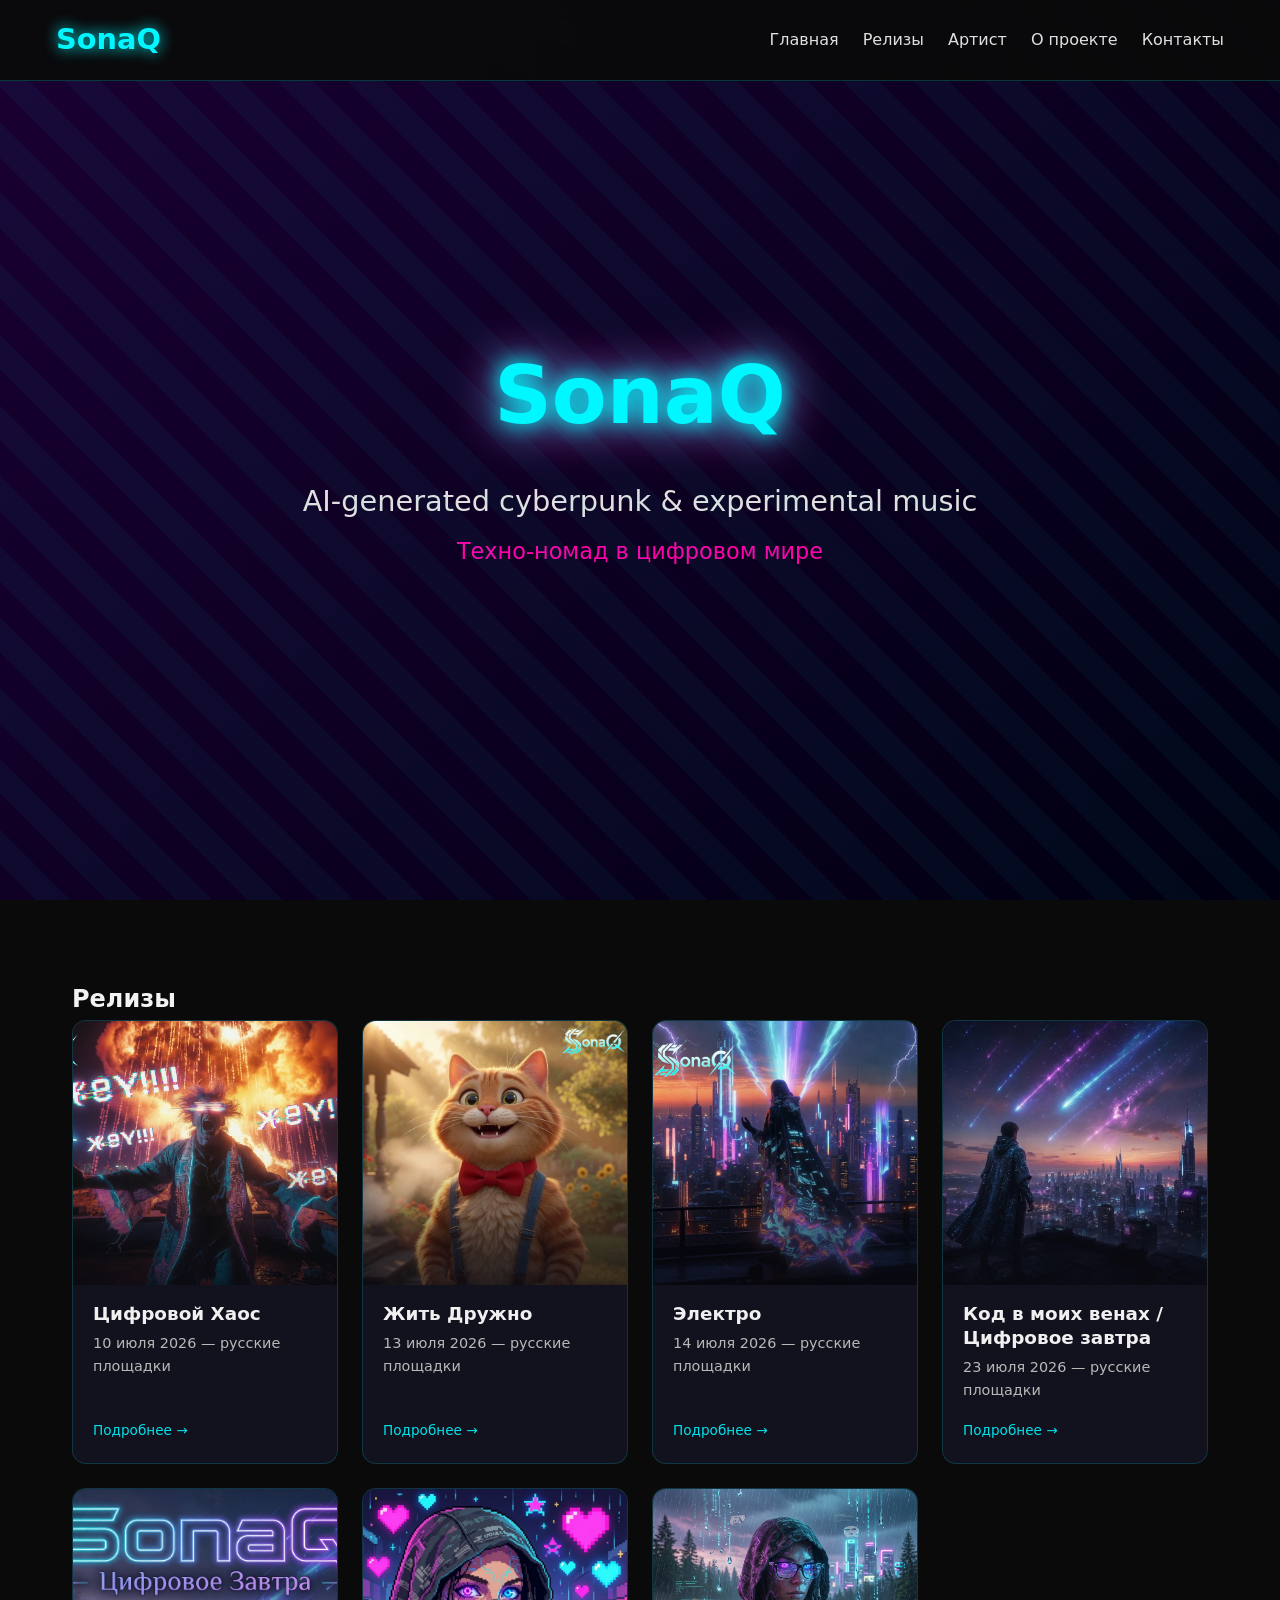
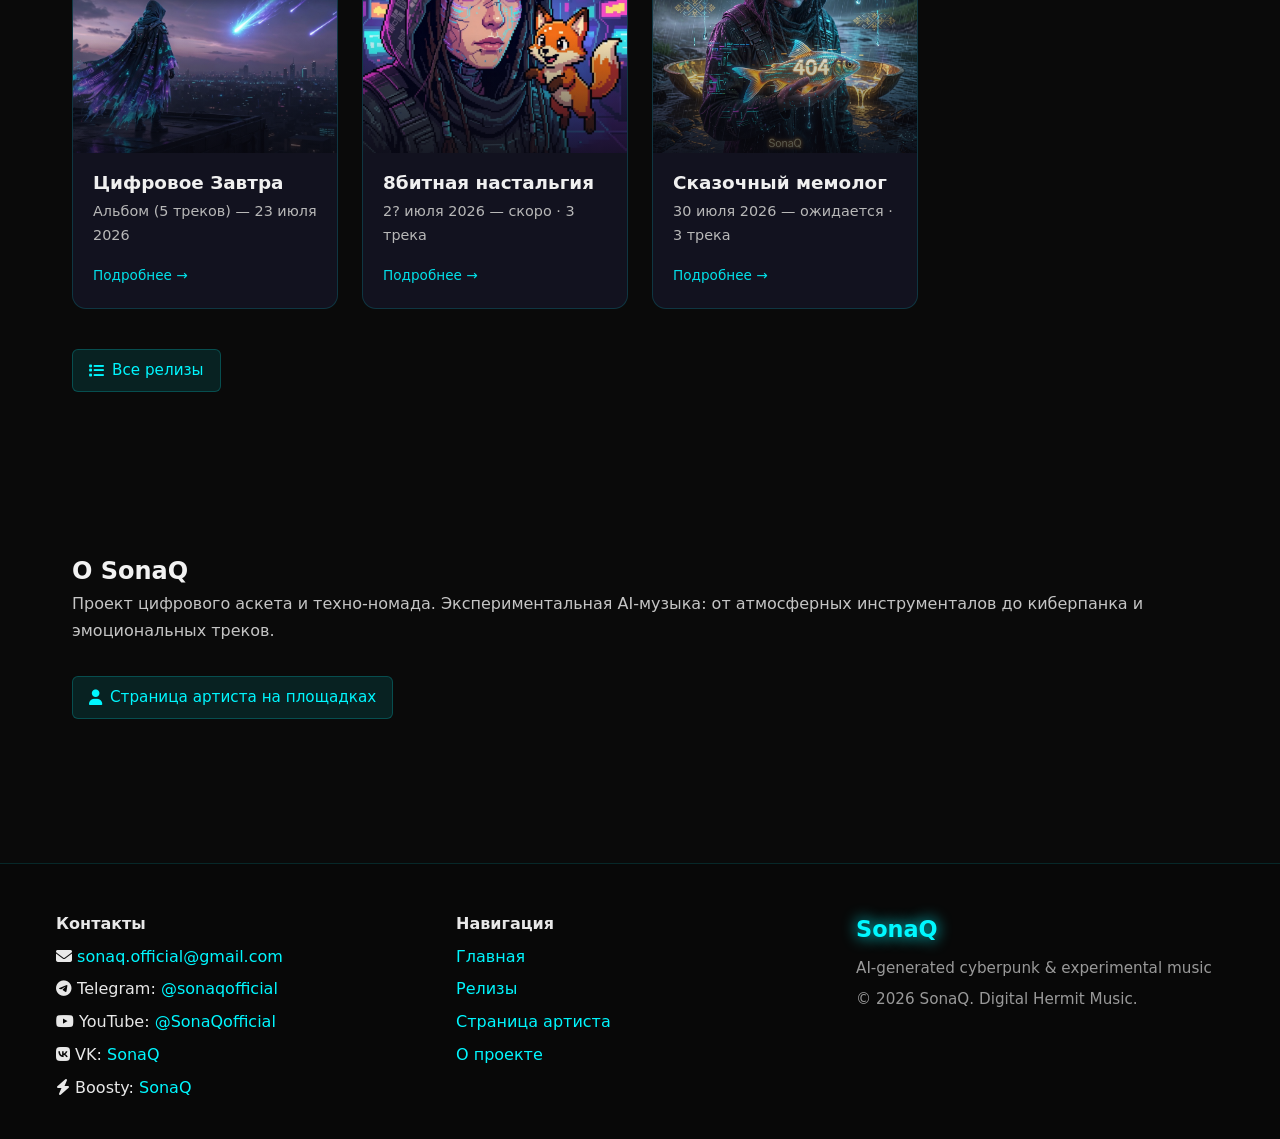
==== commit f62cba25: "Add upcoming EPs: 8bitnaya nostalgiya and Skazochnyy memolog." ====
--- a/index.html
+++ b/index.html
@@ -13,7 +13,7 @@
     <meta property="og:image" content="https://sonaq.studio/og-image.jpg">
     <meta name="twitter:card" content="summary_large_image">
     <title>SonaQ | Цифровое Завтра</title>
-    <link rel="stylesheet" href="css/style.css?v=20260720">
+    <link rel="stylesheet" href="css/style.css?v=20260724">
     <link rel="icon" href="favicon.png" type="image/png" sizes="512x512">
     <link rel="apple-touch-icon" href="favicon.png" sizes="180x180">
     <link rel="stylesheet" href="https://cdnjs.cloudflare.com/ajax/libs/font-awesome/6.5.1/css/all.min.css">
@@ -75,11 +75,31 @@
                 </a>
                 <a href="releases/cifrovoe-zavtra.html" class="release-card">
                     <div class="release-card-cover">
-                        <img src="images/releases/kod-v-moih-venah.jpg" alt="Цифровое Завтра" loading="lazy" onerror="this.src='og-image.jpg'">
+                        <img src="images/releases/cifrovoe-zavtra.jpg" alt="Цифровое Завтра" loading="lazy" onerror="this.src='og-image.jpg'">
                     </div>
                     <div class="release-card-body">
                         <h3>Цифровое Завтра</h3>
                         <p>Альбом (5 треков) — 23 июля 2026</p>
+                        <span class="release-more">Подробнее →</span>
+                    </div>
+                </a>
+                <a href="releases/8bitnaya-nostalgiya.html" class="release-card">
+                    <div class="release-card-cover">
+                        <img src="images/releases/8bitnaya-nostalgiya.jpg" alt="8битная настальгия" loading="lazy">
+                    </div>
+                    <div class="release-card-body">
+                        <h3>8битная настальгия</h3>
+                        <p>2? июля 2026 — скоро · 3 трека</p>
+                        <span class="release-more">Подробнее →</span>
+                    </div>
+                </a>
+                <a href="releases/skazochnyy-memolog.html" class="release-card">
+                    <div class="release-card-cover">
+                        <img src="images/releases/skazochnyy-memolog.jpg" alt="Сказочный мемолог" loading="lazy">
+                    </div>
+                    <div class="release-card-body">
+                        <h3>Сказочный мемолог</h3>
+                        <p>30 июля 2026 — ожидается · 3 трека</p>
                         <span class="release-more">Подробнее →</span>
                     </div>
                 </a>
@@ -101,6 +121,6 @@
     </section>
 
     <div id="site-footer"></div>
-    <script src="js/site.js?v=20260722"></script>
+    <script src="js/site.js?v=20260725"></script>
 </body>
 </html>
--- a/css/style.css
+++ b/css/style.css
@@ -293,21 +293,70 @@
 
 /* Page 404 */
 .page-404 {
-    min-height: 70vh;
+    min-height: 75vh;
     display: flex;
     align-items: center;
     justify-content: center;
     text-align: center;
-    padding: 6rem 1rem 3rem;
-}
-
+    padding: 6rem 1rem 4rem;
+    position: relative;
+    overflow: hidden;
+
+    background-image: url('/images/404.webp');
+    background-size: cover;
+    background-position: center 25%;
+    background-repeat: no-repeat;
+}
+
+/* Основное затемнение */
+.page-404::before {
+    content: '';
+    position: absolute;
+    inset: 0;
+    background: linear-gradient(
+        to bottom,
+        rgba(4, 4, 10, 0.45) 0%,
+        rgba(4, 4, 10, 0.68) 45%,
+        rgba(4, 4, 10, 0.85) 100%
+    );
+    z-index: 0;
+}
+
+/* Лёгкое зерно (film grain) */
+.page-404::after {
+    content: '';
+    position: absolute;
+    inset: 0;
+    background-image: url("data:image/svg+xml,%3Csvg viewBox='0 0 200 200' xmlns='http://www.w3.org/2000/svg'%3E%3Cfilter id='noise'%3E%3CfeTurbulence type='fractalNoise' baseFrequency='0.85' numOctaves='4' stitchTiles='stitch'/%3E%3C/filter%3E%3Crect width='100%25' height='100%25' filter='url(%23noise)' opacity='0.06'/%3E%3C/svg%3E");
+    opacity: 0.55;
+    pointer-events: none;
+    z-index: 1;
+    mix-blend-mode: overlay;
+}
+
+/* Контент поверх всего */
+.page-404 > div {
+    position: relative;
+    z-index: 2;
+}
+
+/* Лёгкая анимация неонового 404 */
 .page-404 h1 {
     font-size: clamp(3rem, 10vw, 5rem);
     color: #00f7ff;
     text-shadow: 0 0 24px #00f7ff;
     margin-bottom: 0.5rem;
-}
-
+    animation: neon-pulse 6s ease-in-out infinite;
+}
+
+@keyframes neon-pulse {
+    0%, 100% {
+        text-shadow: 0 0 18px #00f7ff, 0 0 32px rgba(0, 247, 255, 0.35);
+    }
+    50% {
+        text-shadow: 0 0 28px #00f7ff, 0 0 48px rgba(0, 247, 255, 0.55);
+    }
+}
 .page-404 p {
     color: #c5c5c5;
     margin-bottom: 1.5rem;
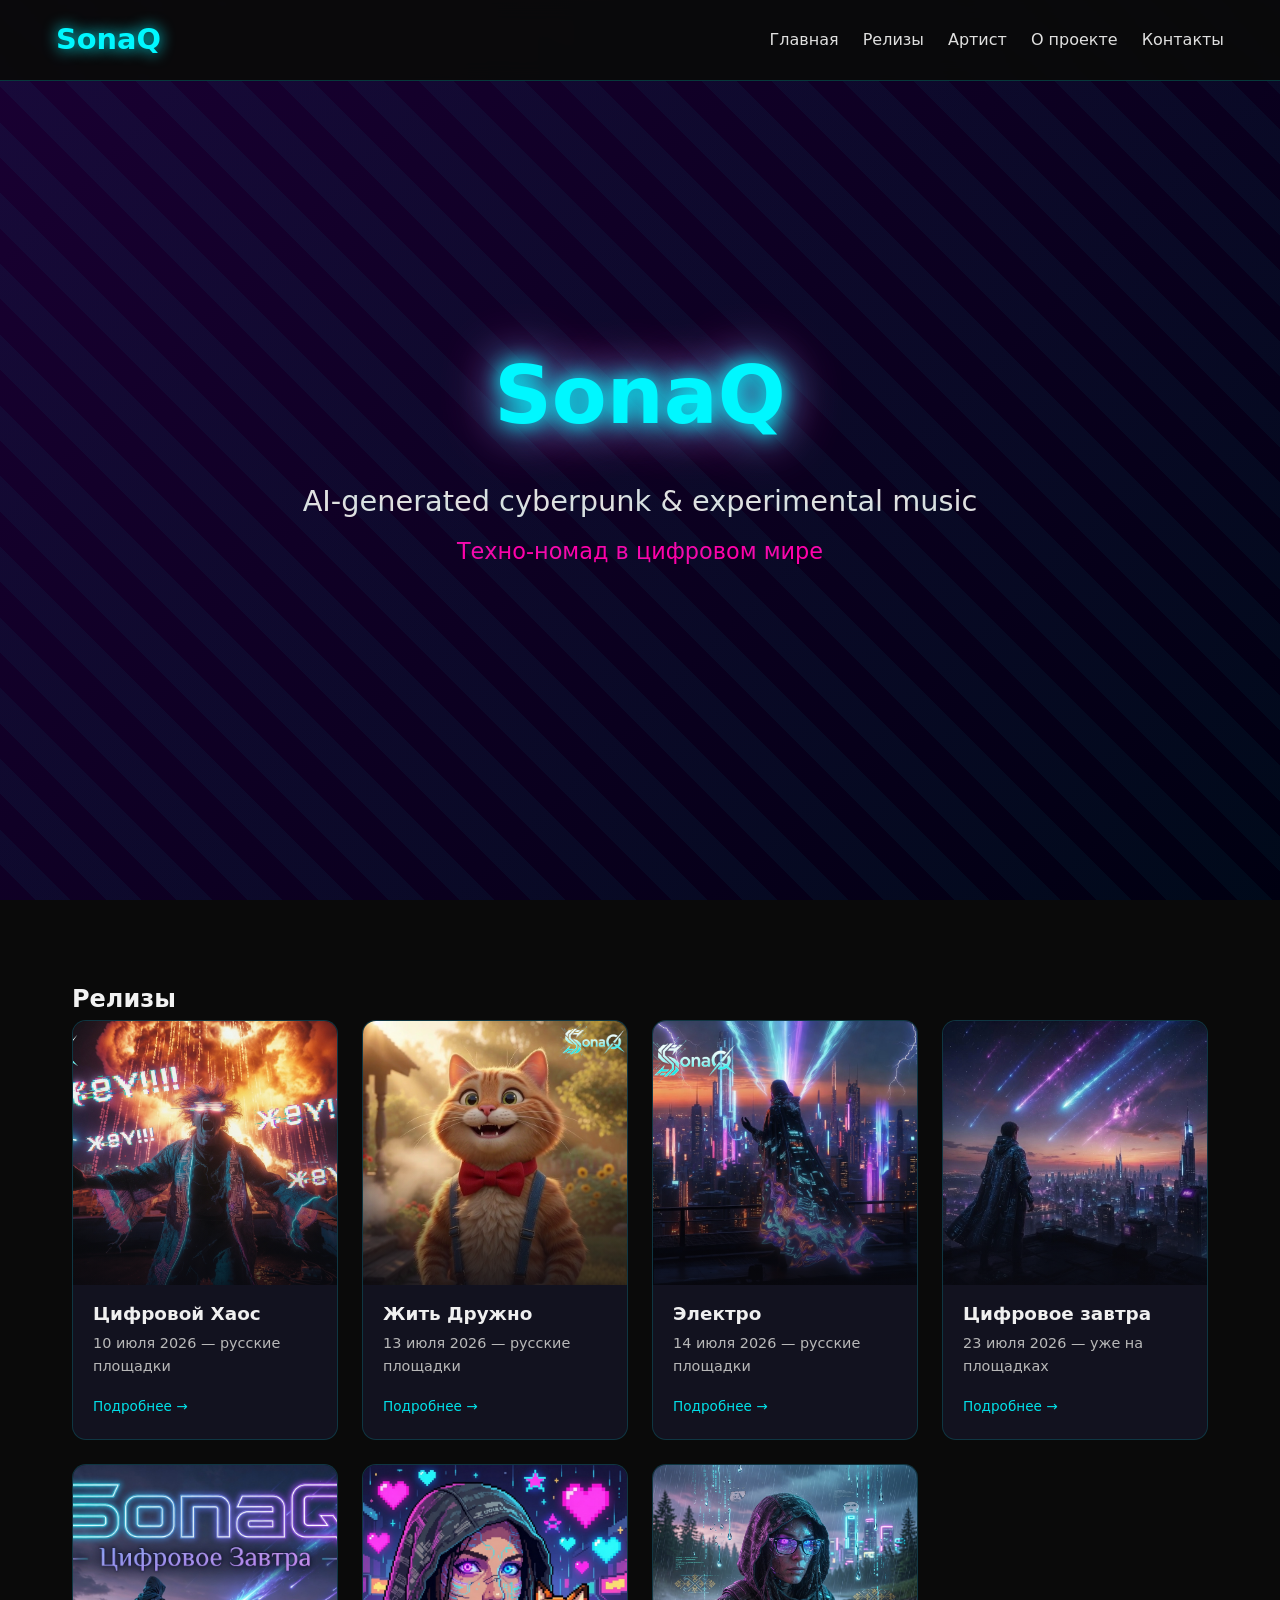
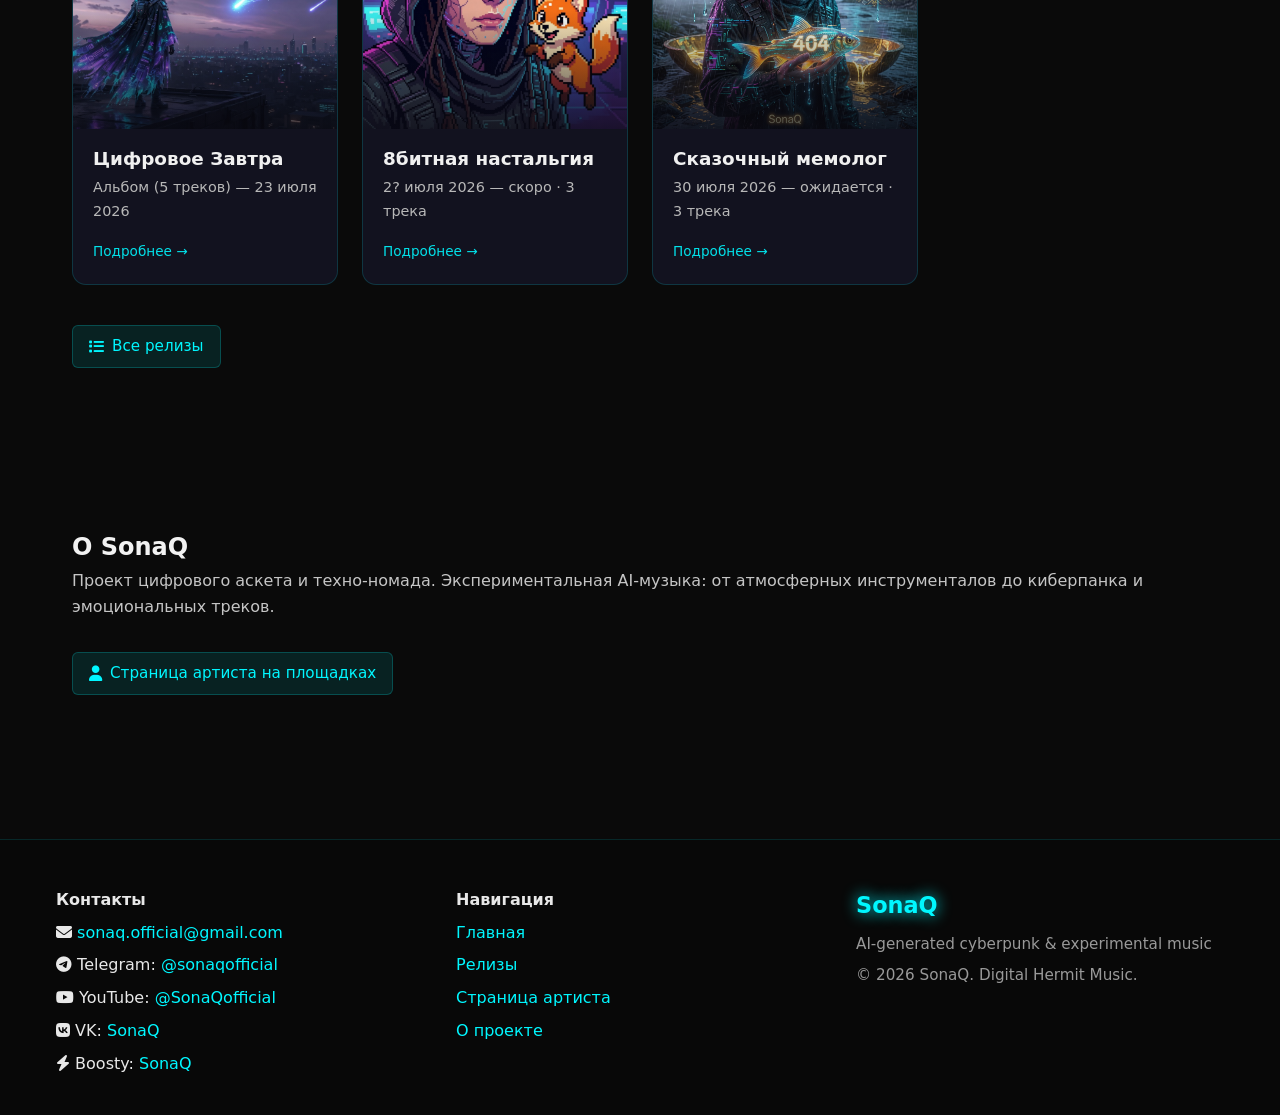
==== commit 421bdaac: "Update Digital Tomorrow release: Smart link, Yandex, VK, KION; title as on platforms." ====
--- a/index.html
+++ b/index.html
@@ -65,11 +65,11 @@
                 </a>
                 <a href="releases/kod-v-moih-venah.html" class="release-card">
                     <div class="release-card-cover">
-                        <img src="images/releases/kod-v-moih-venah.jpg" alt="Код в моих венах" loading="lazy">
+                        <img src="images/releases/kod-v-moih-venah.jpg" alt="Цифровое завтра" loading="lazy">
                     </div>
                     <div class="release-card-body">
-                        <h3>Код в моих венах / Цифровое завтра</h3>
-                        <p>23 июля 2026 — русские площадки</p>
+                        <h3>Цифровое завтра</h3>
+                        <p>23 июля 2026 — уже на площадках</p>
                         <span class="release-more">Подробнее →</span>
                     </div>
                 </a>
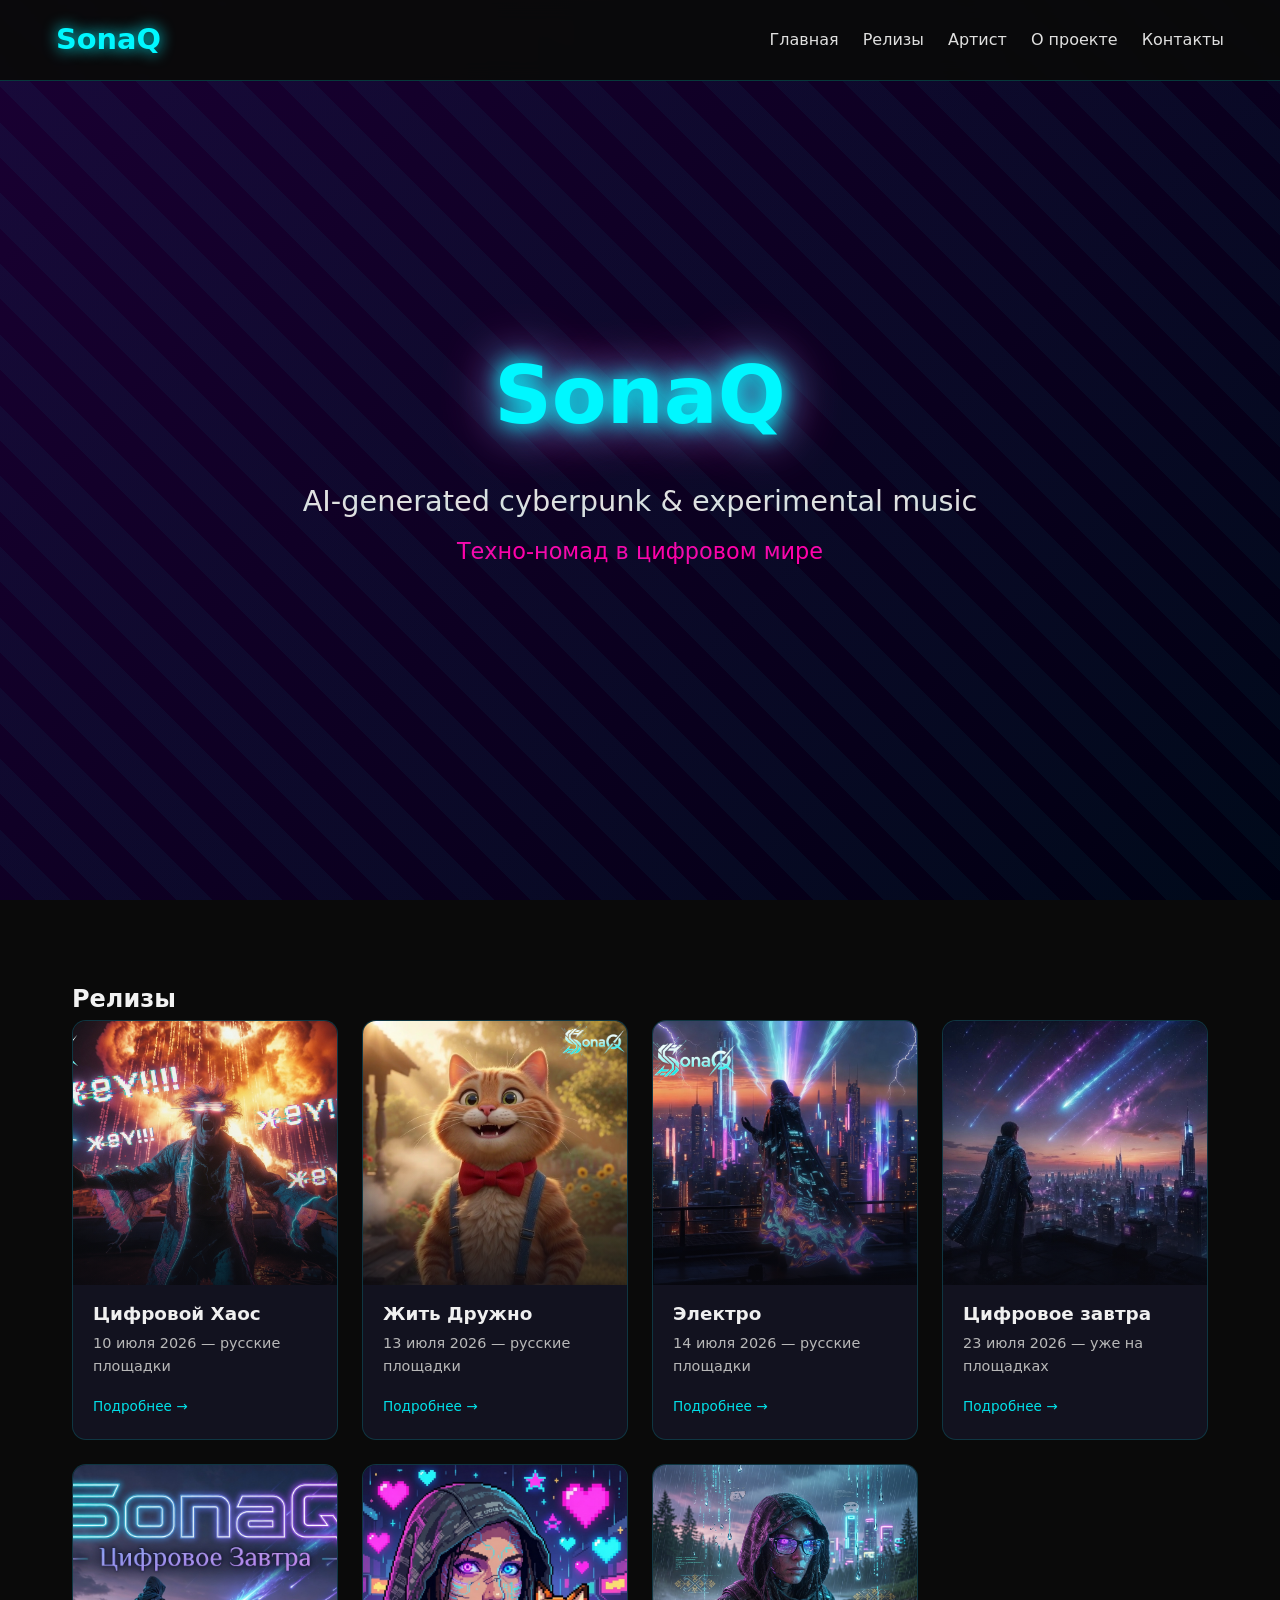
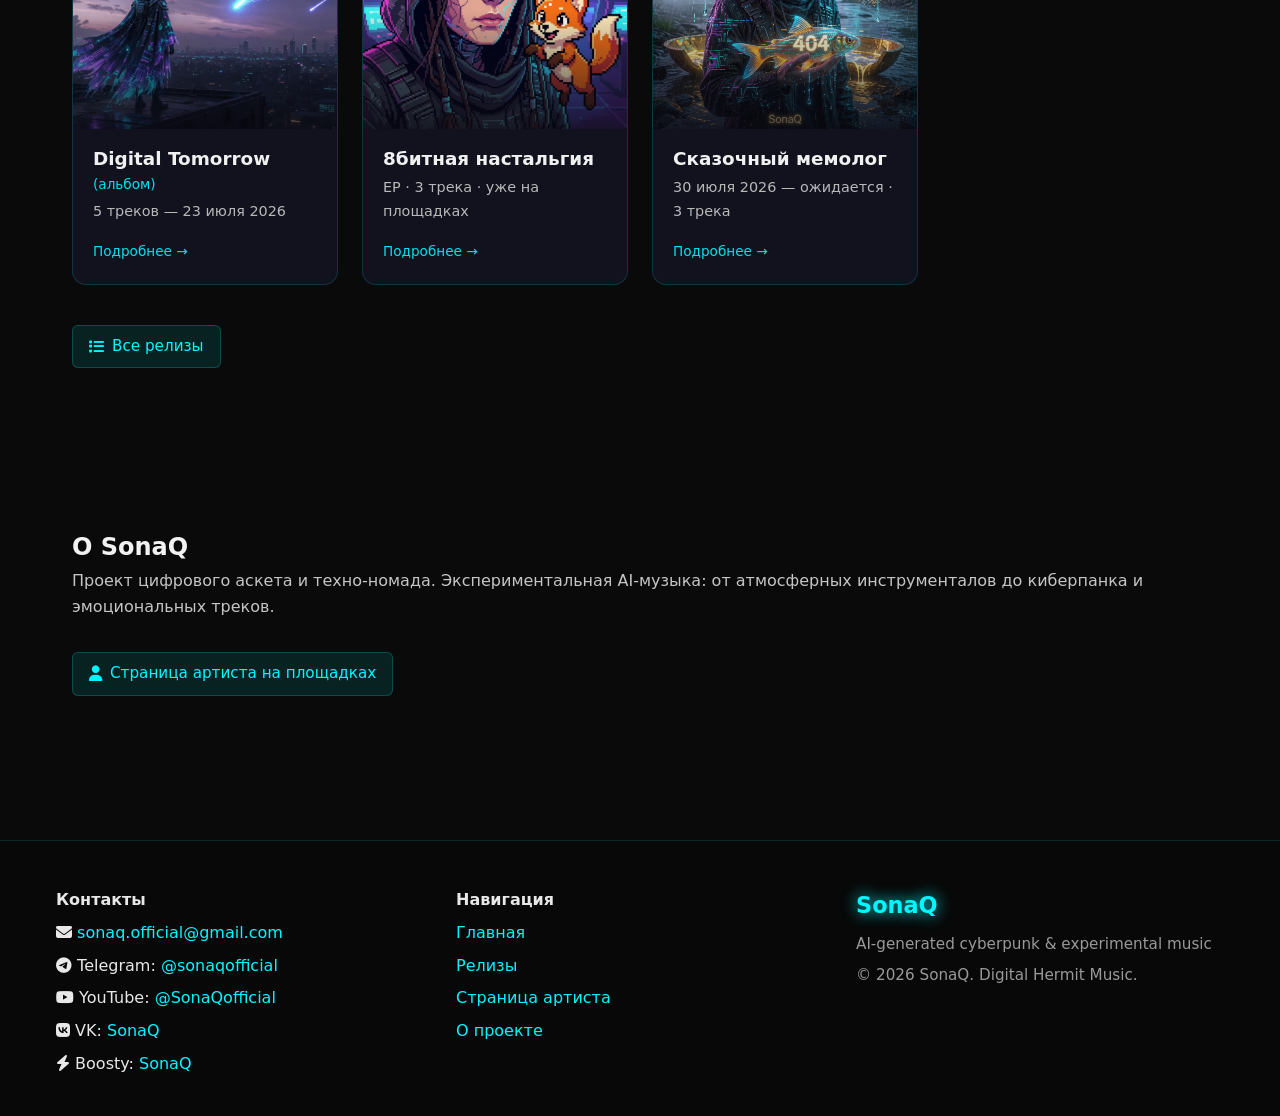
==== commit 45e5dc62: "Add 8-bit EP platforms and lyrics; Wink and Zvuk for Code in My Veins." ====
--- a/index.html
+++ b/index.html
@@ -75,11 +75,11 @@
                 </a>
                 <a href="releases/cifrovoe-zavtra.html" class="release-card">
                     <div class="release-card-cover">
-                        <img src="images/releases/cifrovoe-zavtra.jpg" alt="Цифровое Завтра" loading="lazy" onerror="this.src='og-image.jpg'">
+                        <img src="images/releases/cifrovoe-zavtra.jpg" alt="Digital Tomorrow" loading="lazy" onerror="this.src='og-image.jpg'">
                     </div>
                     <div class="release-card-body">
-                        <h3>Цифровое Завтра</h3>
-                        <p>Альбом (5 треков) — 23 июля 2026</p>
+                        <h3>Digital Tomorrow <span class="release-badge">(альбом)</span></h3>
+                        <p>5 треков — 23 июля 2026</p>
                         <span class="release-more">Подробнее →</span>
                     </div>
                 </a>
@@ -89,7 +89,7 @@
                     </div>
                     <div class="release-card-body">
                         <h3>8битная настальгия</h3>
-                        <p>2? июля 2026 — скоро · 3 трека</p>
+                        <p>EP · 3 трека · уже на площадках</p>
                         <span class="release-more">Подробнее →</span>
                     </div>
                 </a>
--- a/css/style.css
+++ b/css/style.css
@@ -274,6 +274,13 @@
     font-size: 1.15rem;
     color: #f0f0f0;
     line-height: 1.3;
+}
+
+.release-badge {
+    font-size: 0.85rem;
+    font-weight: 500;
+    color: #00f7ff;
+    opacity: 0.9;
 }
 
 .release-card-body p {
@@ -585,6 +592,13 @@
     font-size: 1.4rem;
 }
 
+.lyrics-track-title {
+    color: #e0e0e0;
+    font-size: 1.15rem;
+    margin: 1.75rem 0 0.75rem;
+    font-weight: 600;
+}
+
 .lyrics {
     background: #1a1a2e;
     padding: 1.5rem;
